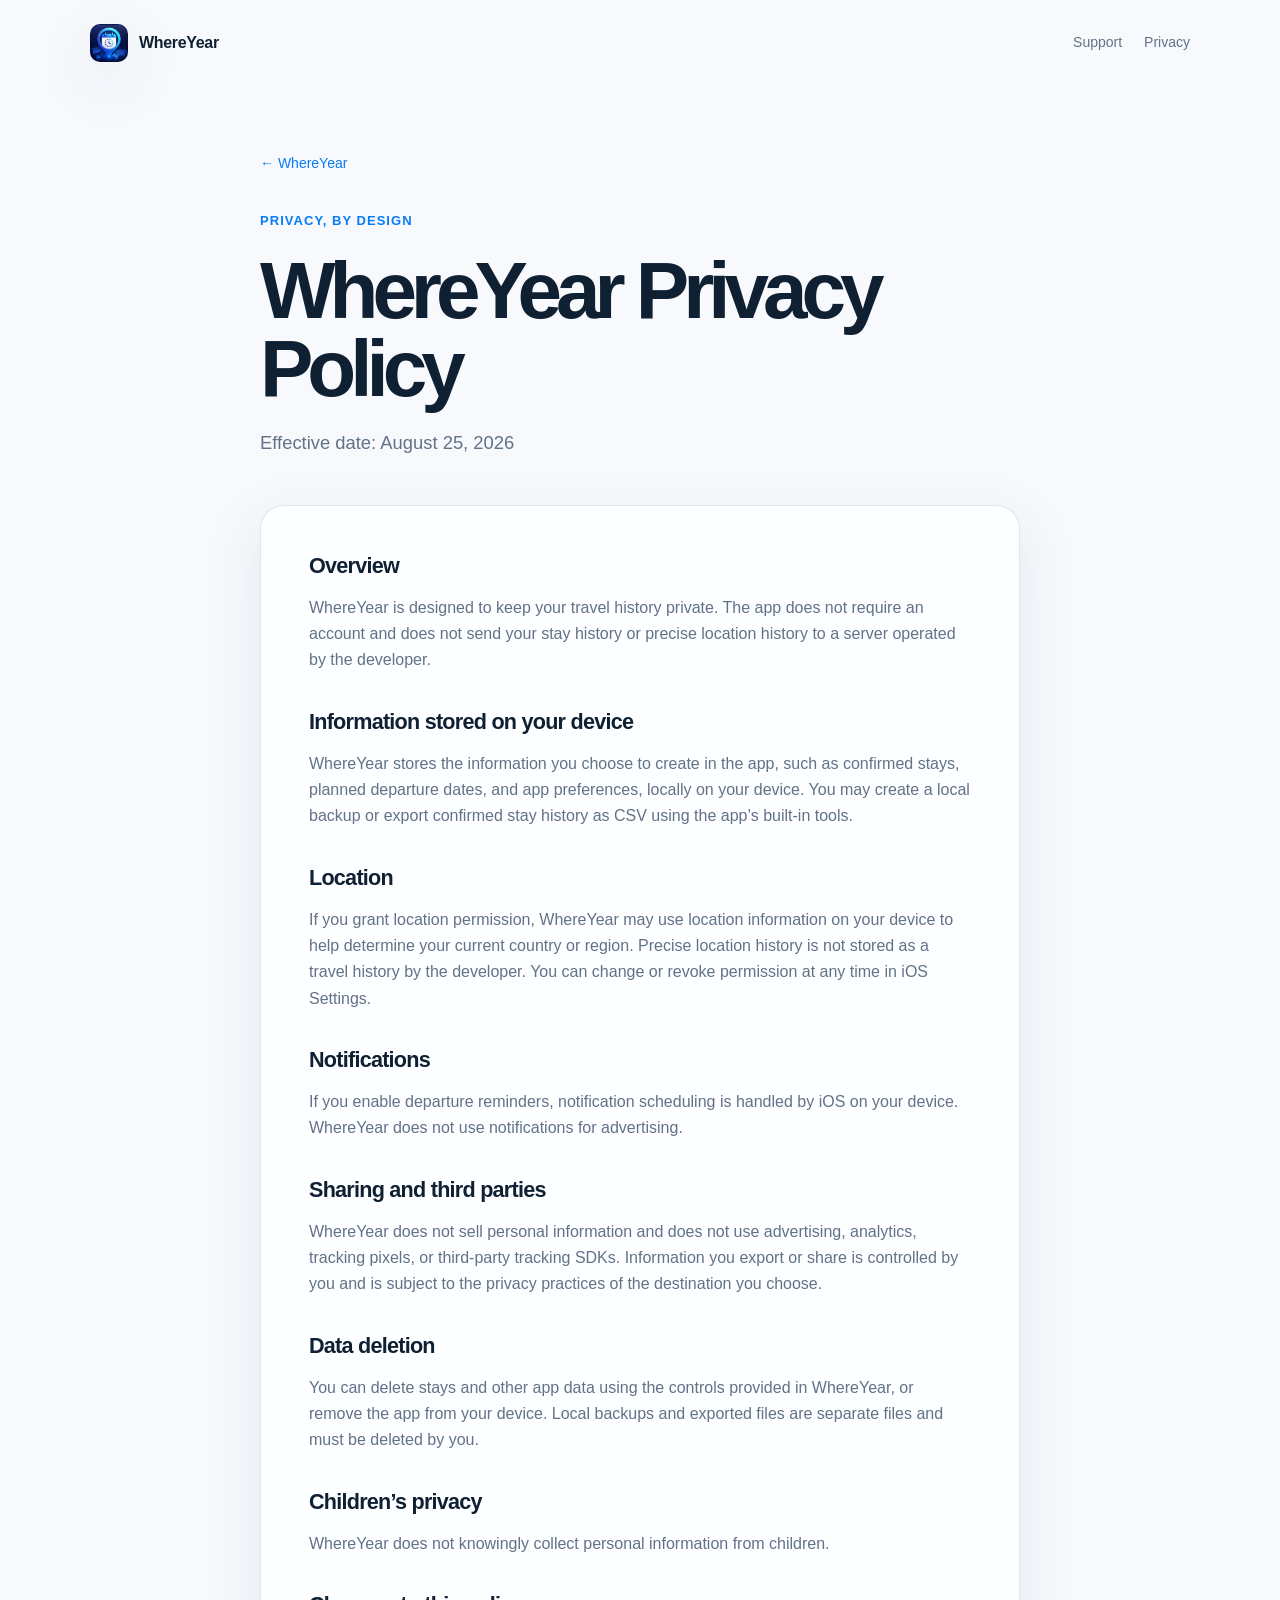
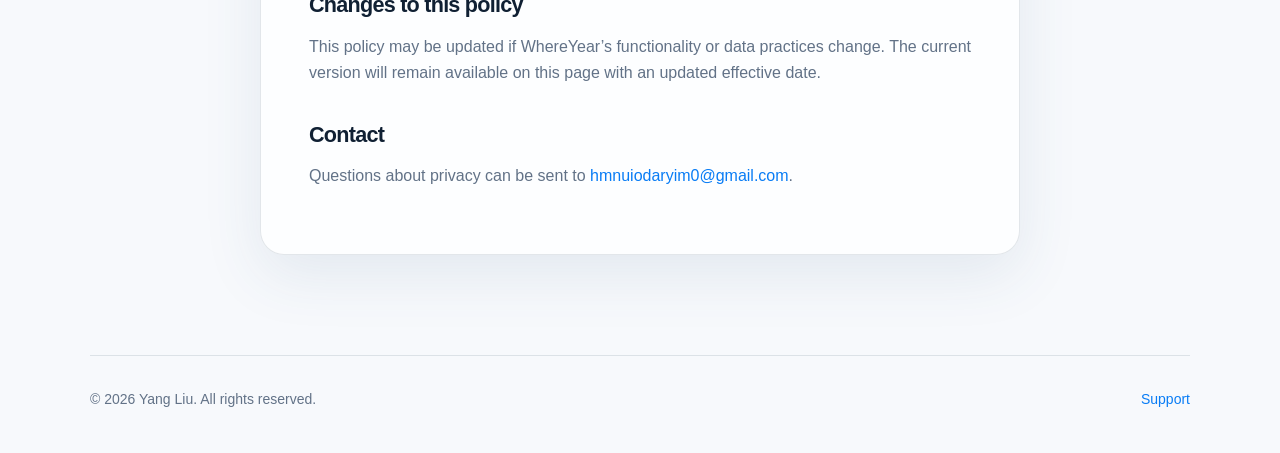
==== docs/privacy.html @ 922fcb2a "Create WhereYear GitHub Pages site" ====
<!doctype html>
<html lang="en"><head><meta charset="utf-8"><meta name="viewport" content="width=device-width, initial-scale=1"><title>WhereYear Privacy Policy</title><meta name="description" content="WhereYear Privacy Policy."><link rel="stylesheet" href="styles.css"></head>
<body><header class="wrap site-header"><a class="brand" href="index.html"><img src="assets/whereyear-icon.png" alt="WhereYear icon"><span>WhereYear</span></a><nav><a href="support.html">Support</a><a href="privacy.html">Privacy</a></nav></header>
<main class="wrap page"><a class="back" href="index.html">← WhereYear</a><div class="eyebrow">Privacy, by design</div><h1>WhereYear Privacy Policy</h1><p class="intro">Effective date: August 25, 2026</p><article class="article"><h2>Overview</h2><p>WhereYear is designed to keep your travel history private. The app does not require an account and does not send your stay history or precise location history to a server operated by the developer.</p><h2>Information stored on your device</h2><p>WhereYear stores the information you choose to create in the app, such as confirmed stays, planned departure dates, and app preferences, locally on your device. You may create a local backup or export confirmed stay history as CSV using the app’s built-in tools.</p><h2>Location</h2><p>If you grant location permission, WhereYear may use location information on your device to help determine your current country or region. Precise location history is not stored as a travel history by the developer. You can change or revoke permission at any time in iOS Settings.</p><h2>Notifications</h2><p>If you enable departure reminders, notification scheduling is handled by iOS on your device. WhereYear does not use notifications for advertising.</p><h2>Sharing and third parties</h2><p>WhereYear does not sell personal information and does not use advertising, analytics, tracking pixels, or third-party tracking SDKs. Information you export or share is controlled by you and is subject to the privacy practices of the destination you choose.</p><h2>Data deletion</h2><p>You can delete stays and other app data using the controls provided in WhereYear, or remove the app from your device. Local backups and exported files are separate files and must be deleted by you.</p><h2>Children’s privacy</h2><p>WhereYear does not knowingly collect personal information from children.</p><h2>Changes to this policy</h2><p>This policy may be updated if WhereYear’s functionality or data practices change. The current version will remain available on this page with an updated effective date.</p><h2>Contact</h2><p>Questions about privacy can be sent to <a href="mailto:hmnuiodaryim0@gmail.com">hmnuiodaryim0@gmail.com</a>.</p></article></main>
<footer class="wrap footer"><span>© 2026 Yang Liu. All rights reserved.</span><span class="footer-links"><a href="support.html">Support</a></span></footer></body></html>
---- docs/styles.css ----
:root {
  color-scheme: light dark;
  --bg: #f7f9fc;
  --surface: rgba(255, 255, 255, .78);
  --text: #102033;
  --muted: #627287;
  --line: rgba(31, 56, 86, .12);
  --blue: #087cf5;
  --blue-soft: #e8f2ff;
  --shadow: 0 20px 60px rgba(50, 87, 124, .10);
}

@media (prefers-color-scheme: dark) {
  :root { --bg: #0d1520; --surface: rgba(22, 34, 49, .84); --text: #f3f7fb; --muted: #a1b0c2; --line: rgba(220, 235, 250, .13); --blue-soft: #142d4b; --shadow: 0 20px 60px rgba(0, 0, 0, .22); }
}

* { box-sizing: border-box; }
html { scroll-behavior: smooth; }
body { margin: 0; background: var(--bg); color: var(--text); font: 16px/1.65 -apple-system, BlinkMacSystemFont, "SF Pro Display", "SF Pro Text", "Helvetica Neue", Arial, sans-serif; }
a { color: var(--blue); text-decoration: none; }
a:hover { text-decoration: underline; }
.wrap { width: min(1100px, calc(100% - 40px)); margin: 0 auto; }
.site-header { display: flex; align-items: center; justify-content: space-between; padding: 24px 0; }
.brand { display: inline-flex; gap: 11px; align-items: center; color: var(--text); font-weight: 700; letter-spacing: -.02em; }
.brand:hover { text-decoration: none; }
.brand img { width: 38px; height: 38px; border-radius: 10px; box-shadow: var(--shadow); }
nav { display: flex; gap: 22px; font-size: 14px; }
nav a { color: var(--muted); }
.hero { padding: 92px 0 110px; max-width: 800px; }
.eyebrow { color: var(--blue); font-weight: 700; letter-spacing: .08em; text-transform: uppercase; font-size: 13px; }
h1 { font-size: clamp(3.2rem, 9vw, 6.4rem); line-height: .98; letter-spacing: -.075em; margin: 20px 0 28px; max-width: 760px; }
.hero p { color: var(--muted); font-size: clamp(1.05rem, 2vw, 1.25rem); max-width: 630px; margin: 0; }
.section { padding: 34px 0 100px; }
.section-title { font-size: clamp(1.8rem, 4vw, 2.7rem); letter-spacing: -.045em; margin: 0 0 28px; }
.cards { display: grid; grid-template-columns: repeat(3, 1fr); gap: 16px; }
.card, .feature, .article { border: 1px solid var(--line); background: var(--surface); box-shadow: var(--shadow); border-radius: 24px; }
.card { min-height: 240px; padding: 28px; }
.card-number { display: inline-grid; place-items: center; width: 32px; height: 32px; border-radius: 50%; background: var(--blue-soft); color: var(--blue); font-weight: 700; font-size: 13px; }
h2, h3 { line-height: 1.15; letter-spacing: -.035em; }
.card h3 { font-size: 1.28rem; margin: 44px 0 10px; }
.card p, .feature p { color: var(--muted); margin: 0; }
.features { display: grid; grid-template-columns: repeat(2, 1fr); gap: 16px; }
.feature { padding: 30px; min-height: 160px; }
.feature h3 { margin: 0 0 10px; font-size: 1.25rem; }
.footer { display: flex; align-items: center; justify-content: space-between; gap: 20px; padding: 32px 0 42px; border-top: 1px solid var(--line); color: var(--muted); font-size: 14px; }
.footer-links { display: flex; gap: 18px; }
.page { padding: 64px 0 100px; max-width: 760px; }
.page h1 { font-size: clamp(2.8rem, 7vw, 5rem); margin-bottom: 20px; }
.page .intro { color: var(--muted); font-size: 1.15rem; margin-bottom: 46px; }
.article { padding: clamp(24px, 5vw, 48px); }
.article h2 { margin: 0 0 12px; font-size: 1.35rem; }
.article h2:not(:first-child) { margin-top: 36px; }
.article p, .article ul { color: var(--muted); }
.article ul { padding-left: 22px; }
.back { display: inline-block; margin-bottom: 35px; font-size: 14px; }
@media (max-width: 700px) { .wrap { width: min(100% - 32px, 560px); } nav { gap: 14px; } .hero { padding: 64px 0 76px; } .cards, .features { grid-template-columns: 1fr; } .card { min-height: auto; } .card h3 { margin-top: 30px; } .footer { align-items: flex-start; flex-direction: column; } }
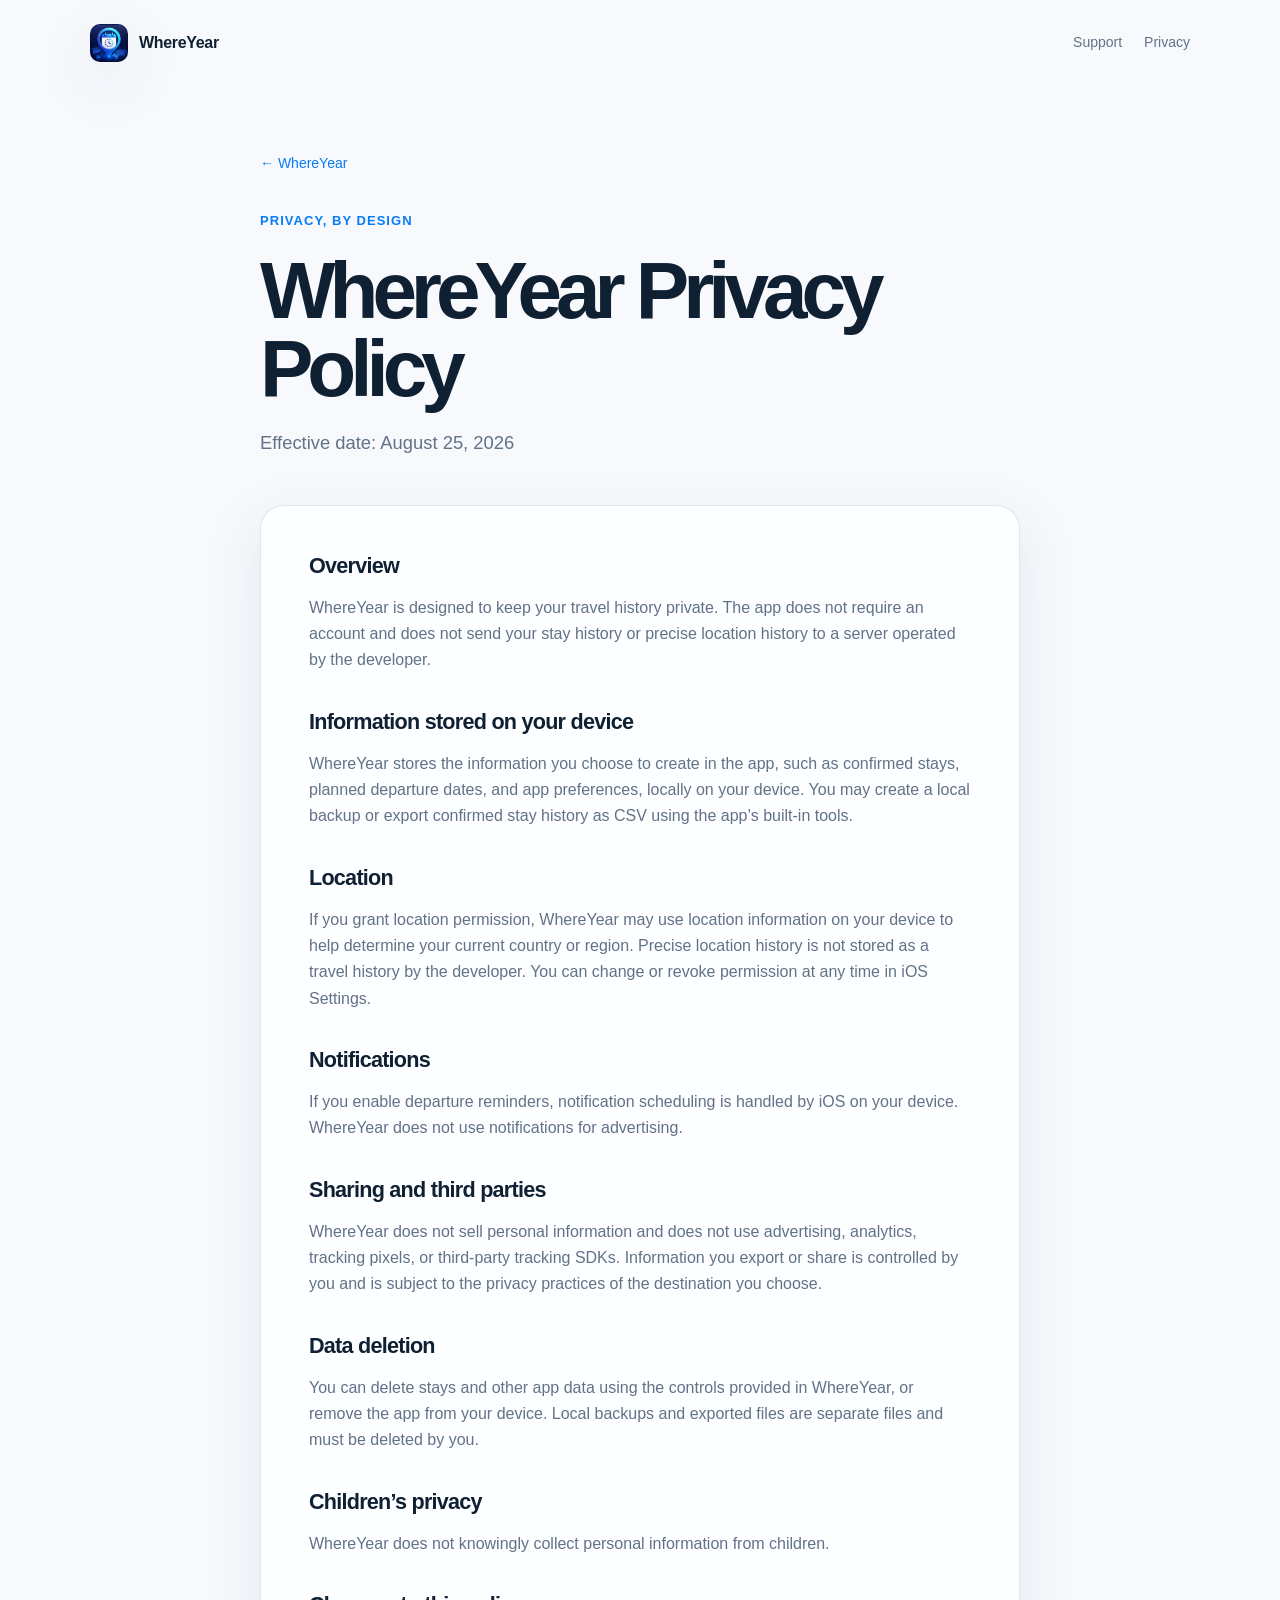
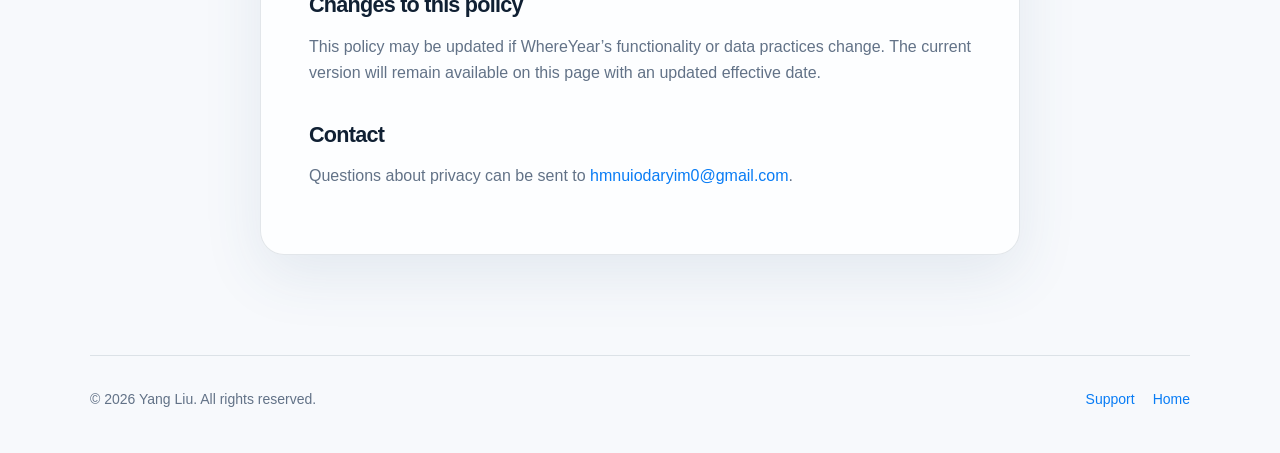
==== commit ea97f07d: "SEO: expand WhereYear search landing pages" ====
--- a/docs/privacy.html
+++ b/docs/privacy.html
@@ -1,5 +1,2 @@
 <!doctype html>
-<html lang="en"><head><meta charset="utf-8"><meta name="viewport" content="width=device-width, initial-scale=1"><title>WhereYear Privacy Policy</title><meta name="description" content="WhereYear Privacy Policy."><link rel="stylesheet" href="styles.css"></head>
-<body><header class="wrap site-header"><a class="brand" href="index.html"><img src="assets/whereyear-icon.png" alt="WhereYear icon"><span>WhereYear</span></a><nav><a href="support.html">Support</a><a href="privacy.html">Privacy</a></nav></header>
-<main class="wrap page"><a class="back" href="index.html">← WhereYear</a><div class="eyebrow">Privacy, by design</div><h1>WhereYear Privacy Policy</h1><p class="intro">Effective date: August 25, 2026</p><article class="article"><h2>Overview</h2><p>WhereYear is designed to keep your travel history private. The app does not require an account and does not send your stay history or precise location history to a server operated by the developer.</p><h2>Information stored on your device</h2><p>WhereYear stores the information you choose to create in the app, such as confirmed stays, planned departure dates, and app preferences, locally on your device. You may create a local backup or export confirmed stay history as CSV using the app’s built-in tools.</p><h2>Location</h2><p>If you grant location permission, WhereYear may use location information on your device to help determine your current country or region. Precise location history is not stored as a travel history by the developer. You can change or revoke permission at any time in iOS Settings.</p><h2>Notifications</h2><p>If you enable departure reminders, notification scheduling is handled by iOS on your device. WhereYear does not use notifications for advertising.</p><h2>Sharing and third parties</h2><p>WhereYear does not sell personal information and does not use advertising, analytics, tracking pixels, or third-party tracking SDKs. Information you export or share is controlled by you and is subject to the privacy practices of the destination you choose.</p><h2>Data deletion</h2><p>You can delete stays and other app data using the controls provided in WhereYear, or remove the app from your device. Local backups and exported files are separate files and must be deleted by you.</p><h2>Children’s privacy</h2><p>WhereYear does not knowingly collect personal information from children.</p><h2>Changes to this policy</h2><p>This policy may be updated if WhereYear’s functionality or data practices change. The current version will remain available on this page with an updated effective date.</p><h2>Contact</h2><p>Questions about privacy can be sent to <a href="mailto:hmnuiodaryim0@gmail.com">hmnuiodaryim0@gmail.com</a>.</p></article></main>
-<footer class="wrap footer"><span>© 2026 Yang Liu. All rights reserved.</span><span class="footer-links"><a href="support.html">Support</a></span></footer></body></html>
+<html lang="en"><head><meta charset="utf-8"><meta name="viewport" content="width=device-width, initial-scale=1"><title>WhereYear Privacy Policy</title><meta name="description" content="Learn how WhereYear keeps travel-day records private and stored on your iPhone."><link rel="canonical" href="https://hmnuiodaryim0-lab.github.io/whereyear-site/privacy.html"><meta property="og:type" content="website"><meta property="og:title" content="WhereYear Privacy Policy"><meta property="og:description" content="How WhereYear keeps travel-day records private on your iPhone."><meta property="og:url" content="https://hmnuiodaryim0-lab.github.io/whereyear-site/privacy.html"><meta property="og:image" content="https://hmnuiodaryim0-lab.github.io/whereyear-site/assets/whereyear-icon.png"><meta name="twitter:card" content="summary"><meta name="twitter:title" content="WhereYear Privacy Policy"><meta name="twitter:description" content="How WhereYear keeps travel-day records private on your iPhone."><link rel="stylesheet" href="styles.css"></head><body><header class="wrap site-header"><a class="brand" href="index.html"><img src="assets/whereyear-icon.png" alt="WhereYear app icon"><span>WhereYear</span></a><nav><a href="support.html">Support</a><a href="privacy.html">Privacy</a></nav></header><main class="wrap page"><a class="back" href="index.html">← WhereYear</a><div class="eyebrow">Privacy, by design</div><h1>WhereYear Privacy Policy</h1><p class="intro">Effective date: August 25, 2026</p><article class="article"><h2>Overview</h2><p>WhereYear is designed to keep your travel history private. The app does not require an account and does not send your stay history or precise location history to a server operated by the developer.</p><h2>Information stored on your device</h2><p>WhereYear stores the information you choose to create in the app, such as confirmed stays, planned departure dates, and app preferences, locally on your device. You may create a local backup or export confirmed stay history as CSV using the app’s built-in tools.</p><h2>Location</h2><p>If you grant location permission, WhereYear may use location information on your device to help determine your current country or region. Precise location history is not stored as a travel history by the developer. You can change or revoke permission at any time in iOS Settings.</p><h2>Notifications</h2><p>If you enable departure reminders, notification scheduling is handled by iOS on your device. WhereYear does not use notifications for advertising.</p><h2>Sharing and third parties</h2><p>WhereYear does not sell personal information and does not use advertising, analytics, tracking pixels, or third-party tracking SDKs. Information you export or share is controlled by you and is subject to the privacy practices of the destination you choose.</p><h2>Data deletion</h2><p>You can delete stays and other app data using the controls provided in WhereYear, or remove the app from your device. Local backups and exported files are separate files and must be deleted by you.</p><h2>Children’s privacy</h2><p>WhereYear does not knowingly collect personal information from children.</p><h2>Changes to this policy</h2><p>This policy may be updated if WhereYear’s functionality or data practices change. The current version will remain available on this page with an updated effective date.</p><h2>Contact</h2><p>Questions about privacy can be sent to <a href="mailto:hmnuiodaryim0@gmail.com">hmnuiodaryim0@gmail.com</a>.</p></article></main><footer class="wrap footer"><span>© 2026 Yang Liu. All rights reserved.</span><span class="footer-links"><a href="support.html">Support</a><a href="index.html">Home</a></span></footer></body></html>
--- a/docs/styles.css
+++ b/docs/styles.css
@@ -30,6 +30,8 @@
 .eyebrow { color: var(--blue); font-weight: 700; letter-spacing: .08em; text-transform: uppercase; font-size: 13px; }
 h1 { font-size: clamp(3.2rem, 9vw, 6.4rem); line-height: .98; letter-spacing: -.075em; margin: 20px 0 28px; max-width: 760px; }
 .hero p { color: var(--muted); font-size: clamp(1.05rem, 2vw, 1.25rem); max-width: 630px; margin: 0; }
+.button { display: inline-block; margin-top: 32px; padding: 12px 18px; border-radius: 999px; background: var(--blue); color: #fff; font-weight: 700; box-shadow: var(--shadow); }
+.button:hover { color: #fff; text-decoration: none; filter: brightness(1.05); }
 .section { padding: 34px 0 100px; }
 .section-title { font-size: clamp(1.8rem, 4vw, 2.7rem); letter-spacing: -.045em; margin: 0 0 28px; }
 .cards { display: grid; grid-template-columns: repeat(3, 1fr); gap: 16px; }
@@ -53,4 +55,10 @@
 .article p, .article ul { color: var(--muted); }
 .article ul { padding-left: 22px; }
 .back { display: inline-block; margin-bottom: 35px; font-size: 14px; }
-@media (max-width: 700px) { .wrap { width: min(100% - 32px, 560px); } nav { gap: 14px; } .hero { padding: 64px 0 76px; } .cards, .features { grid-template-columns: 1fr; } .card { min-height: auto; } .card h3 { margin-top: 30px; } .footer { align-items: flex-start; flex-direction: column; } }
+.learn-more { padding-top: 0; }
+.link-grid { display: grid; grid-template-columns: repeat(2, 1fr); gap: 12px; }
+.link-grid a { display: flex; justify-content: space-between; align-items: center; gap: 14px; padding: 20px 22px; border: 1px solid var(--line); border-radius: 16px; background: var(--surface); color: var(--text); font-weight: 700; box-shadow: var(--shadow); }
+.link-grid a:hover { color: var(--blue); text-decoration: none; }
+.link-grid span { color: var(--blue); font-size: 1.25rem; }
+.article .button, .article .button:hover { color: #fff; }
+@media (max-width: 700px) { .wrap { width: min(100% - 32px, 560px); } nav { gap: 14px; } .hero { padding: 64px 0 76px; } .cards, .features, .link-grid { grid-template-columns: 1fr; } .card { min-height: auto; } .card h3 { margin-top: 30px; } .footer { align-items: flex-start; flex-direction: column; } }
